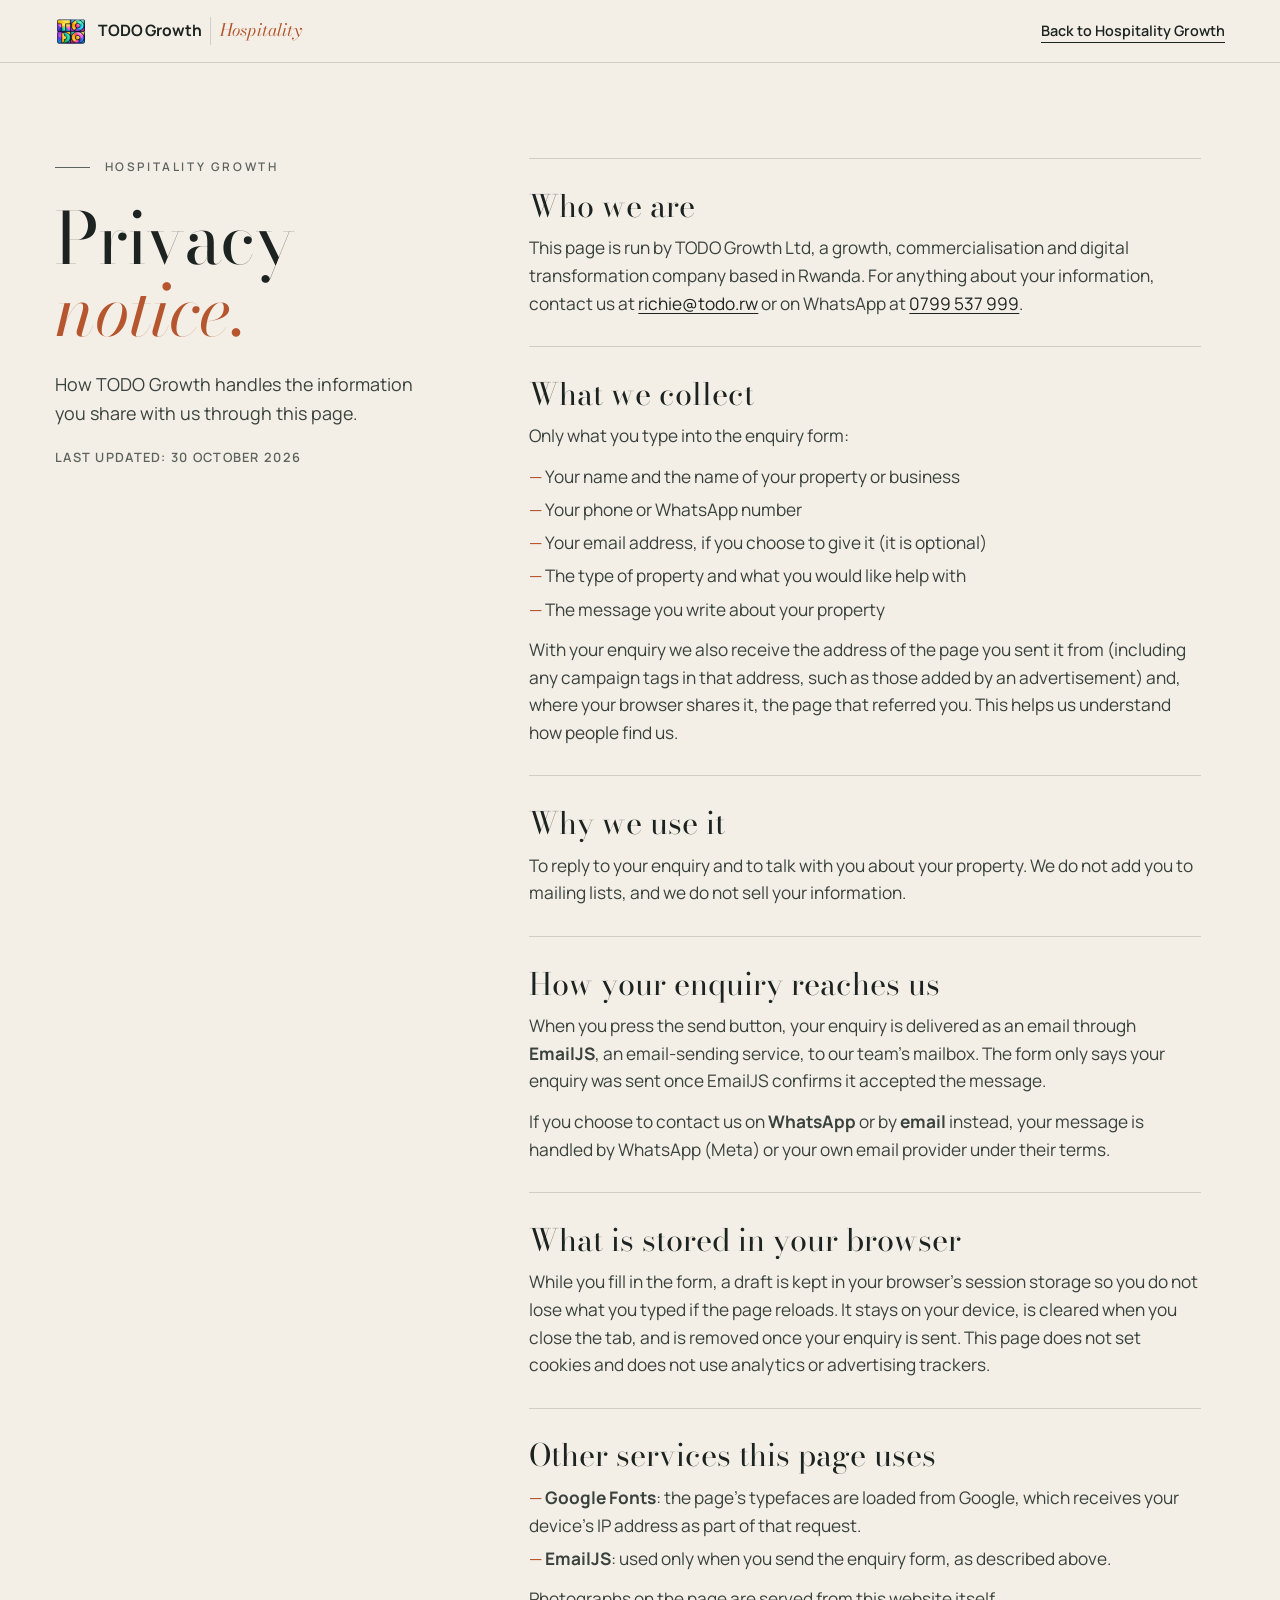
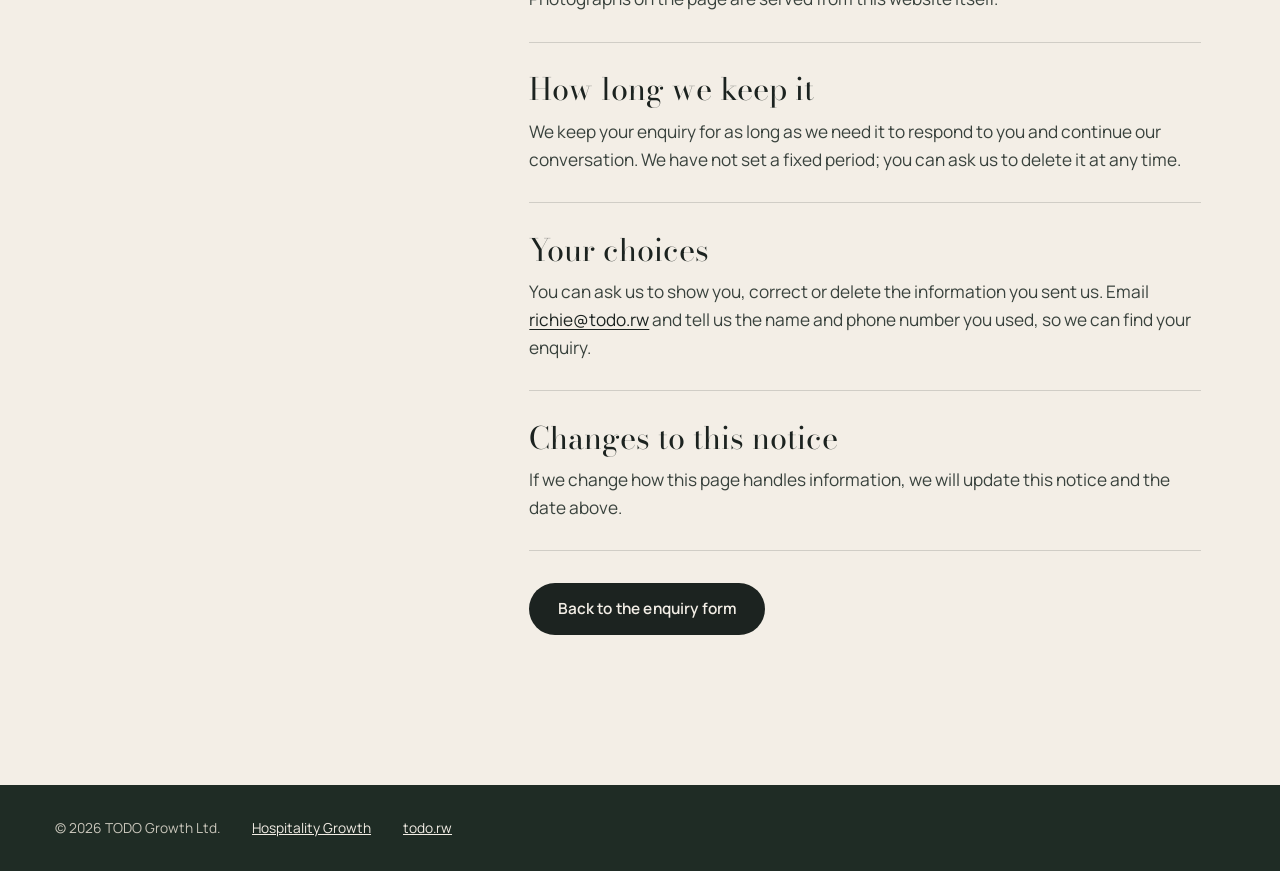
==== privacy.html @ a6372723 "first commit" ====
<!doctype html>
<html lang="en" class="no-js">
<head>
  <meta charset="utf-8">
  <meta name="viewport" content="width=device-width, initial-scale=1, viewport-fit=cover">
  <title>Privacy notice | Hospitality Growth | TODO Growth</title>
  <meta name="description" content="How TODO Growth handles the information you share through the Hospitality Growth enquiry form.">
  <link rel="canonical" href="https://hospitality.todo.rw/privacy.html">
  <meta name="theme-color" content="#F3EEE6">
  <link rel="icon" type="image/png" href="assets/img/brand/favicon.png">
  <link rel="apple-touch-icon" href="assets/img/brand/apple-touch-icon.png">
  <link rel="preconnect" href="https://fonts.googleapis.com">
  <link rel="preconnect" href="https://fonts.gstatic.com" crossorigin>
  <link rel="stylesheet" href="https://fonts.googleapis.com/css2?family=Bodoni+Moda:ital,opsz,wght@0,6..96,400..600;1,6..96,400..500&family=Manrope:wght@400;500;600;700&display=swap">
  <link rel="stylesheet" href="assets/css/site.css">
  <script>document.documentElement.className = "js";</script>
</head>
<body class="legal-page">
  <a class="skip" href="#main">Skip to content</a>

  <header class="nav is-settled is-ready legal-nav">
    <div class="nav__bar">
      <a class="nav__brand" href="./" aria-label="Hospitality Growth, back to the page">
        <img src="assets/img/brand/todo-logo-192.webp" width="32" height="32" alt="">
        <span class="nav__words"><span class="nav__name">TODO Growth</span><span class="nav__svc">Hospitality</span></span>
      </a>
      <a class="link legal-nav__back" href="./">Back to Hospitality Growth</a>
    </div>
  </header>

  <main id="main" class="legal">
    <div class="wrap legal__grid">
      <header class="legal__head">
        <p class="kicker">Hospitality Growth</p>
        <h1 class="h2">Privacy <em>notice.</em></h1>
        <p class="legal__lede">How TODO Growth handles the information you share with us through this page.</p>
        <p class="legal__date">Last updated: 30 October 2026</p>
      </header>

      <div class="legal__body">
        <section aria-labelledby="p-who">
          <h2 id="p-who">Who we are</h2>
          <p>This page is run by TODO Growth Ltd, a growth, commercialisation and digital transformation company based in Rwanda. For anything about your information, contact us at <a href="mailto:richie@todo.rw">richie@todo.rw</a> or on WhatsApp at <a href="https://wa.me/250799537999">0799 537 999</a>.</p>
        </section>

        <section aria-labelledby="p-what">
          <h2 id="p-what">What we collect</h2>
          <p>Only what you type into the enquiry form:</p>
          <ul>
            <li>Your name and the name of your property or business</li>
            <li>Your phone or WhatsApp number</li>
            <li>Your email address, if you choose to give it (it is optional)</li>
            <li>The type of property and what you would like help with</li>
            <li>The message you write about your property</li>
          </ul>
          <p>With your enquiry we also receive the address of the page you sent it from (including any campaign tags in that address, such as those added by an advertisement) and, where your browser shares it, the page that referred you. This helps us understand how people find us.</p>
        </section>

        <section aria-labelledby="p-why">
          <h2 id="p-why">Why we use it</h2>
          <p>To reply to your enquiry and to talk with you about your property. We do not add you to mailing lists, and we do not sell your information.</p>
        </section>

        <section aria-labelledby="p-how">
          <h2 id="p-how">How your enquiry reaches us</h2>
          <p>When you press the send button, your enquiry is delivered as an email through <strong>EmailJS</strong>, an email-sending service, to our team's mailbox. The form only says your enquiry was sent once EmailJS confirms it accepted the message.</p>
          <p>If you choose to contact us on <strong>WhatsApp</strong> or by <strong>email</strong> instead, your message is handled by WhatsApp (Meta) or your own email provider under their terms.</p>
        </section>

        <section aria-labelledby="p-browser">
          <h2 id="p-browser">What is stored in your browser</h2>
          <p>While you fill in the form, a draft is kept in your browser's session storage so you do not lose what you typed if the page reloads. It stays on your device, is cleared when you close the tab, and is removed once your enquiry is sent. This page does not set cookies and does not use analytics or advertising trackers.</p>
        </section>

        <section aria-labelledby="p-third">
          <h2 id="p-third">Other services this page uses</h2>
          <ul>
            <li><strong>Google Fonts</strong>: the page's typefaces are loaded from Google, which receives your device's IP address as part of that request.</li>
            <li><strong>EmailJS</strong>: used only when you send the enquiry form, as described above.</li>
          </ul>
          <p>Photographs on the page are served from this website itself.</p>
        </section>

        <section aria-labelledby="p-keep">
          <h2 id="p-keep">How long we keep it</h2>
          <p>We keep your enquiry for as long as we need it to respond to you and continue our conversation. We have not set a fixed period; you can ask us to delete it at any time.</p>
        </section>

        <section aria-labelledby="p-rights">
          <h2 id="p-rights">Your choices</h2>
          <p>You can ask us to show you, correct or delete the information you sent us. Email <a href="mailto:richie@todo.rw">richie@todo.rw</a> and tell us the name and phone number you used, so we can find your enquiry.</p>
        </section>

        <section aria-labelledby="p-changes">
          <h2 id="p-changes">Changes to this notice</h2>
          <p>If we change how this page handles information, we will update this notice and the date above.</p>
        </section>

        <p class="legal__back"><a class="btn btn--ink" href="./#enquire">Back to the enquiry form</a></p>
      </div>
    </div>
  </main>

  <footer class="legal-foot">
    <div class="wrap legal-foot__inner">
      <p>© <span data-year>2026</span> TODO Growth Ltd.</p>
      <a href="./">Hospitality Growth</a>
      <a href="https://todo.rw/">todo.rw</a>
    </div>
  </footer>
  <script>document.querySelectorAll("[data-year]").forEach(function (s) { s.textContent = new Date().getFullYear(); });</script>
</body>
</html>
---- assets/css/site.css ----
/* ════════════════════════════════════════════════════════════════════════
   TODO Growth · Hospitality Growth
   Design system: "THE VIEW"

   A contemporary hospitality editorial. Limestone and sand, deep forest
   ink, one terracotta accent. Bodoni Moda for the voice, Manrope for the
   service. One recurring form: the arch, the frame through which a guest
   first sees a place. No cards, no glows, no glass.

   Motion is slow and sparing: headline lines rise from a mask, the view
   drifts with the pointer, line drawings draw themselves, the guest flow
   runs only while visible. Reduced motion shows final states.
   ════════════════════════════════════════════════════════════════════════ */

:root {
  --stone: #f3eee6;
  --stone-2: #ebe4d8;
  --sand: #e3d9c9;
  --ink: #1c2320;
  --ink-2: #39423d;
  --muted: #5d645e;
  --rule: rgba(28, 35, 32, 0.16);
  --forest: #1f2c25;
  --forest-2: #263730;
  --on-dark: #f3eee6;
  --on-dark-2: #c9c6bb;
  --rule-dark: rgba(243, 238, 230, 0.16);
  --clay: #b5562f;
  --clay-light: #e2b48f;
  --danger: #a1261b;
  --ok: #1f6b4f;

  --serif: "Bodoni Moda", "Didot", "Bodoni 72", Georgia, serif;
  --sans: "Manrope", ui-sans-serif, system-ui, -apple-system, "Segoe UI", sans-serif;

  --wrap: 86rem;
  --gutter: clamp(1.25rem, 0.4rem + 3.8vw, 4.5rem);
  --sec: clamp(5.5rem, 3rem + 8vw, 11rem);
  --top-h: 76px;
  --ease: cubic-bezier(0.22, 0.75, 0.15, 1);
  --arch: 50% 50% 0 0 / 35.7% 35.7% 0 0; /* a true semicircle on a 400×560 frame */
}

/* ── Base ─────────────────────────────────────────────────────────────── */
*, *::before, *::after { box-sizing: border-box; }
html { -webkit-text-size-adjust: 100%; scroll-behavior: smooth; scroll-padding-top: 4.5rem; background: var(--stone); }
body { margin: 0; font-family: var(--sans); font-size: clamp(1rem, 0.96rem + 0.2vw, 1.08rem); line-height: 1.6; color: var(--ink); background: var(--stone); overflow-x: clip; -webkit-font-smoothing: antialiased; }
img, svg, canvas { display: block; max-width: 100%; }
a { color: inherit; }
h1, h2, h3, p, ol, ul, figure { margin: 0; }
ol, ul { padding: 0; list-style: none; }
[hidden] { display: none !important; }
::selection { background: var(--ink); color: var(--stone); }
:focus-visible { outline: 2px solid var(--clay); outline-offset: 4px; border-radius: 2px; }
.skip { position: absolute; left: 1rem; top: -4rem; z-index: 100; padding: 0.7rem 1rem; background: var(--ink); color: var(--stone); }
.skip:focus { top: 1rem; }
.wrap { width: 100%; max-width: var(--wrap); margin-inline: auto; padding-inline: var(--gutter); }

/* ── Type ─────────────────────────────────────────────────────────────── */
.kicker { display: block; font-size: 0.74rem; font-weight: 600; letter-spacing: 0.22em; text-transform: uppercase; color: var(--muted); margin-bottom: 1.6rem; }
.kicker::before { content: ""; display: inline-block; vertical-align: middle; width: 2.2rem; height: 1px; margin-right: 0.9rem; background: currentColor; }
.kicker span { margin: 0 0.25em; }
.kicker--light { color: var(--on-dark-2); }
.h2 { font-family: var(--serif); font-weight: 400; font-size: clamp(2.4rem, 1.1rem + 4.2vw, 5.4rem); line-height: 1.02; letter-spacing: -0.015em; text-wrap: balance; max-width: 16ch; font-variation-settings: "opsz" 96; }
.h2 em { font-style: italic; color: var(--clay); }
.h2--light { color: var(--on-dark); }
.h2--light em { color: var(--clay-light); }

/* ── Buttons & links ──────────────────────────────────────────────────── */
.btn { --bh: 3.2rem; display: inline-flex; align-items: center; justify-content: center; gap: 0.6rem; min-height: var(--bh); padding: 0 1.7rem; font: 600 0.96rem/1.15 var(--sans); letter-spacing: 0.01em; text-decoration: none; text-align: center; border-radius: 999px; border: 1px solid transparent; cursor: pointer; transition: background-color 0.35s var(--ease), color 0.35s var(--ease), transform 0.35s var(--ease); }
.btn--ink { background: var(--ink); color: var(--stone); }
.btn--ink:hover { background: var(--clay); }
.btn--stone { background: var(--stone); color: var(--ink); }
.btn--stone:hover { background: var(--clay-light); }
.btn--sm { --bh: 2.5rem; padding: 0 1.15rem; font-size: 0.86rem; }
.btn--lg { --bh: 3.6rem; padding: 0 2rem; font-size: 1rem; }
.btn--block { width: 100%; }
.btn[disabled] { opacity: 0.7; cursor: progress; }
.link { position: relative; display: inline-flex; align-items: center; min-height: 44px; font-weight: 600; font-size: 0.95rem; text-decoration: none; color: inherit; }
.link::after { content: ""; position: absolute; left: 0; right: 0; bottom: 10px; height: 1px; background: currentColor; transform-origin: right; transition: transform 0.5s var(--ease); }
.link:hover::after { transform: scaleX(0.35); }

/* ── Navigation ───────────────────────────────────────────────────────── */
.nav { position: fixed; inset: 0 0 auto; z-index: 70; transition: background-color 0.5s var(--ease), box-shadow 0.5s var(--ease), transform 0.8s var(--ease); }
.js .nav:not(.is-ready) { transform: translateY(-100%); }
.nav.is-settled { background: rgba(243, 238, 230, 0.94); box-shadow: 0 1px 0 var(--rule); backdrop-filter: saturate(1.1) blur(6px); -webkit-backdrop-filter: saturate(1.1) blur(6px); }
.nav__bar { height: var(--top-h); max-width: var(--wrap); margin-inline: auto; padding-inline: var(--gutter); display: flex; align-items: center; gap: clamp(1rem, 2.4vw, 2.6rem); transition: height 0.5s var(--ease); }
.nav.is-settled .nav__bar { height: 62px; }
.nav__brand { display: flex; align-items: center; gap: 0.7rem; text-decoration: none; margin-right: auto; }
.nav__brand img { border-radius: 7px; }
.nav__words { display: flex; align-items: baseline; gap: 0.55rem; }
.nav__name { font-weight: 700; font-size: 0.98rem; letter-spacing: -0.01em; }
.nav__svc { font-family: var(--serif); font-style: italic; font-size: 1.08rem; color: var(--clay); padding-left: 0.55rem; border-left: 1px solid var(--rule); }
.nav__links { display: flex; gap: clamp(1.1rem, 2vw, 2.1rem); }
.nav__links a { position: relative; display: inline-flex; align-items: baseline; gap: 0.35rem; min-height: 44px; align-items: center; font-size: 0.86rem; font-weight: 500; color: var(--ink-2); text-decoration: none; white-space: nowrap; transition: color 0.3s; }
.nav__links b { font-size: 0.68rem; font-weight: 600; color: var(--clay); font-variant-numeric: tabular-nums; }
.nav__links a::after { content: ""; position: absolute; left: 0; right: 0; bottom: 9px; height: 1px; background: var(--ink); transform: scaleX(0); transform-origin: left; transition: transform 0.5s var(--ease); }
.nav__links a:hover, .nav__links a[aria-current] { color: var(--ink); }
.nav__links a:hover::after, .nav__links a[aria-current]::after { transform: scaleX(1); }
.nav__menu { display: none; align-items: center; gap: 0.6rem; min-height: 44px; padding: 0 0.3rem 0 0.9rem; font: 600 0.86rem var(--sans); letter-spacing: 0.04em; color: var(--ink); background: none; border: 0; cursor: pointer; }
.nav__menu-icon { display: grid; gap: 6px; width: 22px; }
.nav__menu-icon i { height: 1.5px; background: var(--ink); }
.nav__menu-icon i:last-child { width: 70%; justify-self: end; }
.nav__progress { position: absolute; left: 0; right: 0; bottom: 0; height: 2px; background: var(--clay); transform-origin: left; transform: scaleX(0); opacity: 0; transition: opacity 0.4s; }
.nav.is-settled .nav__progress { opacity: 1; }

.menu { position: fixed; inset: 0; z-index: 90; background: var(--stone); transform: translateY(-100%); transition: transform 0.55s var(--ease); overflow: auto; }
.menu.is-open { transform: none; }
.menu__inner { min-height: 100%; padding: 1.2rem var(--gutter) calc(2rem + env(safe-area-inset-bottom)); display: flex; flex-direction: column; }
.menu__top { display: flex; justify-content: space-between; align-items: center; min-height: 3rem; padding-bottom: 1rem; border-bottom: 1px solid var(--rule); }
.menu__label { font-family: var(--serif); font-style: italic; font-size: 1.2rem; color: var(--clay); }
.menu__close { min-height: 44px; padding: 0 0.3rem; font: 600 0.86rem var(--sans); color: var(--ink); background: none; border: 0; cursor: pointer; }
.menu__links { margin: 1.5rem 0 2rem; flex: 1; }
.menu__links a { display: flex; align-items: baseline; gap: 1rem; padding: 0.7rem 0; font-family: var(--serif); font-size: clamp(1.9rem, 1.2rem + 3vw, 2.8rem); line-height: 1.1; text-decoration: none; border-bottom: 1px solid var(--rule); }
.menu__links b { font-family: var(--sans); font-size: 0.75rem; font-weight: 600; color: var(--clay); }
.menu.is-open .menu__links li { animation: rise 0.6s var(--ease) both; }
.menu.is-open .menu__links li:nth-child(2) { animation-delay: 0.05s; } .menu.is-open .menu__links li:nth-child(3) { animation-delay: 0.1s; }
.menu.is-open .menu__links li:nth-child(4) { animation-delay: 0.15s; } .menu.is-open .menu__links li:nth-child(5) { animation-delay: 0.2s; } .menu.is-open .menu__links li:nth-child(6) { animation-delay: 0.25s; }
html.menu-open { overflow: hidden; }

/* ── 01 · Missed arrivals: the leaky journey ──────────────────────────── */
.leak { background: var(--forest); color: var(--on-dark); padding-block: var(--sec); }
.leak__head { display: grid; grid-template-columns: minmax(0, 7fr) minmax(0, 4fr); gap: 1rem 4rem; align-items: end; }
.leak__head .kicker { grid-column: 1 / -1; margin-bottom: 0.4rem; }
.leak__lede { color: var(--on-dark-2); font-size: 1.12rem; max-width: 26rem; }
.leak__stage { margin-top: clamp(3rem, 6vw, 5rem); }
.leak__canvas { width: 100%; height: clamp(240px, 26vw, 400px); }
.leak__gates { display: grid; grid-template-columns: repeat(5, minmax(0, 1fr)); width: 75%; margin-left: 8.5%; margin-top: 0.6rem; counter-reset: gate; }
.leak__gates li { display: grid; gap: 0.2rem; text-align: center; padding: 0 0.4rem; counter-increment: gate; }
.leak__gates b { font-family: var(--serif); font-weight: 400; font-style: italic; font-size: 1.12rem; color: var(--on-dark); }
.leak__gates span { font-size: 0.82rem; color: var(--on-dark-2); line-height: 1.4; transition: opacity 0.6s; }
.leak.is-connected .leak__gates span { opacity: 0.35; text-decoration: line-through; text-decoration-color: var(--clay-light); }
.leak__cap { margin-top: 1.4rem; font-size: 0.7rem; font-weight: 600; letter-spacing: 0.18em; text-transform: uppercase; color: rgba(201, 198, 187, 0.65); }
.leak__switch { display: flex; flex-wrap: wrap; align-items: center; gap: 1rem 2.5rem; margin-top: clamp(2.5rem, 5vw, 3.5rem); padding-top: 2rem; border-top: 1px solid var(--rule-dark); }
.toggle { display: inline-flex; align-items: center; gap: 0.9rem; min-height: 48px; padding: 0 1.2rem 0 0.6rem; font: 600 0.95rem var(--sans); color: var(--on-dark); background: none; border: 1px solid var(--rule-dark); border-radius: 999px; cursor: pointer; transition: border-color 0.3s; }
.toggle:hover { border-color: var(--on-dark-2); }
.toggle__track { position: relative; width: 44px; height: 24px; border-radius: 999px; background: rgba(243, 238, 230, 0.18); transition: background 0.4s var(--ease); }
.toggle__knob { position: absolute; left: 3px; top: 3px; width: 18px; height: 18px; border-radius: 50%; background: var(--on-dark); transition: transform 0.45s var(--ease); }
.toggle[aria-pressed="true"] .toggle__track { background: var(--clay); }
.toggle[aria-pressed="true"] .toggle__knob { transform: translateX(20px); }
.leak__after { font-family: var(--serif); font-size: clamp(1.4rem, 1.1rem + 1vw, 2rem); line-height: 1.2; color: var(--on-dark-2); opacity: 0.35; transition: opacity 0.6s var(--ease), color 0.6s; }
.leak__after em { color: var(--clay-light); }
.leak.is-connected .leak__after { opacity: 1; color: var(--on-dark); }

/* ── 02 · The guest journey ───────────────────────────────────────────── */
.journey { padding-block: var(--sec); }
.journey__grid { display: grid; grid-template-columns: minmax(0, 5fr) minmax(0, 7fr); gap: clamp(2rem, 6vw, 7rem); align-items: start; }
.rail { position: sticky; top: calc(62px + 3rem); }
.rail__list { margin-top: clamp(2rem, 5vh, 3rem); border-top: 1px solid var(--rule); }
.rail__list a { display: flex; align-items: center; gap: 1rem; min-height: 46px; font-size: 0.95rem; font-weight: 500; color: var(--muted); text-decoration: none; border-bottom: 1px solid var(--rule); transition: color 0.3s, padding 0.4s var(--ease); }
.rail__list b { width: 1.6rem; font-size: 0.72rem; font-weight: 600; color: var(--clay); font-variant-numeric: tabular-nums; }
.rail__list a.is-stamped { color: var(--ink); }
.rail__list a[aria-current] { padding-left: 0.6rem; font-weight: 700; }
.rail__list a[aria-current]::after { content: ""; margin-left: auto; width: 7px; height: 7px; border-radius: 50%; background: var(--clay); }
.stages { padding-top: clamp(1rem, 10vh, 6rem); }
.stage { min-height: 56vh; display: flex; flex-direction: column; justify-content: center; padding-block: 2rem; transition: opacity 0.6s var(--ease); }
.js .stage:not(.is-active) { opacity: 0.28; }
.stage__n { font-size: 0.74rem; font-weight: 600; letter-spacing: 0.2em; text-transform: uppercase; color: var(--clay); margin-bottom: 1rem; }
.stage__h { font-family: var(--serif); font-weight: 400; font-size: clamp(2.2rem, 1.2rem + 3.2vw, 4.4rem); line-height: 1.02; letter-spacing: -0.015em; max-width: 14ch; text-wrap: balance; }
.stage__h em { font-style: italic; color: var(--clay); }
.stage__p { margin-top: 1.2rem; font-size: clamp(1.05rem, 1rem + 0.3vw, 1.22rem); color: var(--ink-2); max-width: 30rem; }

/* ── 03 · What we do: the index ───────────────────────────────────────── */
.services { background: var(--sand); padding-block: var(--sec); }
.services__head { display: grid; grid-template-columns: minmax(0, 7fr) minmax(0, 4fr); gap: 1rem 4rem; align-items: end; margin-bottom: clamp(3rem, 6vw, 5rem); }
.services__head .kicker { grid-column: 1 / -1; margin-bottom: 0.4rem; }
.services__lede { color: var(--ink-2); font-size: 1.12rem; max-width: 24rem; }
.services__grid { display: grid; grid-template-columns: minmax(0, 7fr) minmax(0, 4fr); gap: clamp(2rem, 6vw, 7rem); align-items: start; }
.index__group { display: flex; align-items: center; gap: 1rem; margin: 2.6rem 0 0.4rem; font-size: 0.72rem; font-weight: 700; letter-spacing: 0.24em; text-transform: uppercase; color: var(--clay); }
.index__group:first-child { margin-top: 0; }
.index__group::after { content: ""; flex: 1; height: 1px; background: var(--rule); }
.svc { border-bottom: 1px solid var(--rule); }
.svc h3 { font: inherit; }
.svc__head { width: 100%; display: grid; grid-template-columns: 2.6rem minmax(0, 1fr) auto; align-items: baseline; gap: 1rem; padding: 1.15rem 0; text-align: left; color: var(--ink); background: none; border: 0; cursor: pointer; font: inherit; }
.svc__head b { font-size: 0.75rem; font-weight: 600; color: var(--muted); font-variant-numeric: tabular-nums; }
.svc__name { font-family: var(--serif); font-size: clamp(1.6rem, 1.1rem + 1.6vw, 2.6rem); line-height: 1.08; letter-spacing: -0.01em; transition: transform 0.5s var(--ease), color 0.3s; }
.svc__stages { font-size: 0.74rem; font-weight: 600; letter-spacing: 0.08em; text-transform: uppercase; color: var(--muted); white-space: nowrap; }
.svc__head:hover .svc__name { transform: translateX(8px); }
.svc.is-open .svc__name { font-style: italic; color: var(--clay); }
.svc__body { padding: 0 0 1.6rem 3.6rem; max-width: 36rem; }
.svc__body p { color: var(--ink-2); }
.svc__value { margin-top: 0.6rem; font-family: var(--serif); font-style: italic; font-size: 1.2rem; color: var(--ink) !important; }
.svc.is-open .svc__body { animation: rise 0.6s var(--ease) both; }
.art { position: sticky; top: calc(62px + 3rem); }
.art__arch { width: 100%; aspect-ratio: 400 / 560; border-radius: var(--arch); background: var(--stone); display: grid; place-items: center; box-shadow: inset 0 0 0 1px var(--rule); }
.art__svg { width: 76%; }
.art__lines { fill: none; stroke: var(--ink); stroke-width: 1.6; stroke-linecap: round; stroke-linejoin: round; }
.art__lines > * { stroke-dasharray: 1; stroke-dashoffset: 1; animation: draw 1.1s var(--ease) forwards; animation-delay: calc(var(--i) * 70ms); }
.art__lines > :first-child { stroke: var(--clay); }
.art__cap { margin-top: 1.2rem; text-align: center; font-family: var(--serif); font-style: italic; font-size: 1.2rem; color: var(--ink-2); }
@keyframes draw { to { stroke-dashoffset: 0; } }
.services__fine { margin-top: clamp(3rem, 5vw, 4rem); padding-top: 1.6rem; border-top: 1px solid var(--rule); color: var(--ink-2); }
.services__fine strong { color: var(--ink); }

/* ── 04 · Work ────────────────────────────────────────────────────────── */
.work { padding-block: var(--sec); }
.work__grid { display: grid; grid-template-columns: minmax(0, 5fr) minmax(0, 7fr); gap: clamp(2rem, 6vw, 7rem); align-items: center; }
.work__lede { margin: 1.6rem 0 0.6rem; color: var(--ink-2); font-size: 1.1rem; max-width: 26rem; }
.stories { display: grid; gap: clamp(2rem, 4vw, 3rem); }
.story--reserved { display: grid; grid-template-columns: minmax(0, 5fr) minmax(0, 4fr); gap: 2rem; align-items: end; }
.story__arch { aspect-ratio: 400 / 560; border-radius: var(--arch); overflow: hidden; display: grid; place-items: center; background: var(--stone-2); box-shadow: inset 0 0 0 1px var(--rule); }
.story--reserved .story__arch { background: repeating-linear-gradient(135deg, transparent 0 14px, rgba(28, 35, 32, 0.05) 14px 15px), var(--stone-2); }
.story__arch span { font-family: var(--serif); font-style: italic; font-size: clamp(1.6rem, 1.2rem + 1.4vw, 2.4rem); color: var(--muted); }
.story__arch img { width: 100%; height: 100%; object-fit: cover; }
.story__note { color: var(--muted); max-width: 18rem; padding-bottom: 1rem; border-bottom: 1px solid var(--rule); }
.story:not(.story--reserved) { display: grid; grid-template-columns: minmax(0, 4fr) minmax(0, 6fr); gap: 2rem; align-items: start; }
.story:not(.story--reserved) .story__arch span { font-size: 1rem; font-family: var(--sans); font-style: normal; text-align: center; padding: 1rem; }
.story__badge { display: inline-block; font-size: 0.68rem; font-weight: 700; letter-spacing: 0.16em; text-transform: uppercase; color: var(--clay); border: 1px solid currentColor; padding: 0.25rem 0.6rem; border-radius: 999px; }
.story__badge--ok { color: var(--ok); }
.story__client { margin-top: 0.8rem; font-family: var(--serif); font-weight: 400; font-size: clamp(2rem, 1.4rem + 1.6vw, 3rem); line-height: 1.02; }
.story__loc { font-size: 0.8rem; font-weight: 600; letter-spacing: 0.12em; text-transform: uppercase; color: var(--muted); margin-top: 0.3rem; }
.story__summary { margin-top: 0.9rem; color: var(--ink-2); }
.story__label { margin-top: 1.2rem; font-size: 0.72rem; font-weight: 700; letter-spacing: 0.16em; text-transform: uppercase; color: var(--muted); }
.story__list { margin-top: 0.4rem; display: grid; gap: 0.2rem; font-size: 0.95rem; }
.story__list li::before { content: "— "; color: var(--clay); }
.story__stages { display: flex; flex-wrap: wrap; gap: 0.4rem; margin-top: 1rem; }
.story__stages li { font-size: 0.72rem; font-weight: 600; letter-spacing: 0.06em; padding: 0.2rem 0.6rem; border-radius: 999px; border: 1px solid var(--rule); color: var(--muted); }
.story__stages li.on { border-color: var(--ink); color: var(--ink); }
.story__results { display: flex; flex-wrap: wrap; gap: 1.5rem; margin-top: 1rem; }
.story__results b { display: block; font-family: var(--serif); font-size: 2rem; }
.story__results small { color: var(--muted); }
.story__review { margin-top: 1rem; font-size: 0.86rem; padding-left: 0.8rem; border-left: 2px solid var(--clay); color: var(--ink-2); }
.story .link { margin-top: 0.6rem; }

/* ── 06 · How we work ─────────────────────────────────────────────────── */
.how { padding-block: var(--sec); }
.how__title { max-width: 20ch; }
.how__steps { display: grid; grid-template-columns: repeat(4, minmax(0, 1fr)); gap: clamp(1.5rem, 3vw, 3rem); margin-top: clamp(3rem, 6vw, 4.5rem); }
.how__steps li { padding-top: 1.4rem; border-top: 1px solid var(--ink); }
.how__steps b { display: block; font-family: var(--serif); font-weight: 400; font-size: clamp(2.6rem, 2rem + 2vw, 4rem); line-height: 1; color: var(--clay); }
.how__h { margin-top: 1rem; font-weight: 700; font-size: 1.05rem; }
.how__steps p:last-child { margin-top: 0.3rem; color: var(--ink-2); }

/* ── 07 · Enquiry ─────────────────────────────────────────────────────── */
.enquire { background: var(--forest); color: var(--on-dark); padding-block: var(--sec); }
.enquire__grid { display: grid; grid-template-columns: minmax(0, 5fr) minmax(0, 7fr); gap: clamp(2rem, 6vw, 6rem); align-items: start; }
.enquire__head { position: sticky; top: calc(62px + 3rem); }
.enquire__lede { margin-top: 1.6rem; color: var(--on-dark-2); font-size: 1.1rem; max-width: 26rem; }
.wa-route { margin-top: 2.4rem; display: grid; gap: 0.8rem; justify-items: start; }
.wa-route__alt { color: var(--on-dark-2); font-size: 0.95rem; }
.wa-route__alt a { color: var(--on-dark); }

.reg { padding: clamp(1.5rem, 3.4vw, 3rem); background: var(--stone); color: var(--ink); border-radius: 4px; }
.reg :focus-visible { outline-color: var(--clay); }
.reg__top { display: flex; justify-content: space-between; align-items: center; gap: 1rem; padding-bottom: 1.2rem; margin-bottom: 1.6rem; border-bottom: 1px solid var(--rule); }
.reg__title { font-family: var(--serif); font-size: clamp(1.6rem, 1.3rem + 1vw, 2.2rem); line-height: 1; }
.reg__stamp { font-size: 0.7rem; font-weight: 700; letter-spacing: 0.16em; text-transform: uppercase; padding: 0.3rem 0.75rem; border: 1px solid currentColor; border-radius: 999px; color: var(--muted); white-space: nowrap; }
.reg__stamp.is-sent { color: var(--ok); }
.reg__stamp.is-error { color: var(--danger); }
.field { margin: 0 0 1.3rem; border: 0; padding: 0; min-width: 0; }
.field label, .field legend { display: block; font-weight: 600; font-size: 0.9rem; margin-bottom: 0.45rem; padding: 0; }
.opt { font-weight: 500; color: var(--muted); font-size: 0.82rem; margin-left: 0.3rem; }
.field input[type="text"], .field input[type="tel"], .field input[type="email"], .field textarea {
  width: 100%; min-height: 3.1rem; padding: 0.75rem 0; font: inherit; font-size: 1.02rem; color: var(--ink);
  background: transparent; border: 0; border-bottom: 1px solid rgba(28, 35, 32, 0.35); border-radius: 0; transition: border-color 0.3s; }
.field textarea { resize: vertical; min-height: 5.5rem; line-height: 1.5; }
.field input:focus, .field textarea:focus { outline: none; border-bottom-color: var(--clay); box-shadow: 0 1px 0 var(--clay); }
.field [aria-invalid="true"] { border-bottom-color: var(--danger); }
.field__err { color: var(--danger); font-size: 0.86rem; font-weight: 600; margin-top: 0.35rem; }
.field__err:empty { display: none; }
.field__meta { display: flex; justify-content: space-between; gap: 1rem; margin-top: 0.35rem; }
.field__meta .field__err { margin: 0; }
.field__count { margin-left: auto; font-size: 0.8rem; color: var(--muted); font-variant-numeric: tabular-nums; }
.field-row { display: grid; grid-template-columns: repeat(2, minmax(0, 1fr)); gap: 0 1.6rem; }
.chips { display: flex; flex-wrap: wrap; gap: 0.45rem; }
.chips legend { width: 100%; margin-bottom: 0.6rem; }
.chips label { margin: 0; font-weight: 500; position: relative; }
.chips input { position: absolute; opacity: 0; width: 1px; height: 1px; }
.chips label > span { display: inline-flex; align-items: center; min-height: 42px; padding: 0.4rem 0.95rem; border-radius: 999px; border: 1px solid rgba(28, 35, 32, 0.25); font-size: 0.9rem; cursor: pointer; transition: background-color 0.25s, color 0.25s, border-color 0.25s; }
.chips label > span:hover { border-color: var(--ink); }
.chips input:checked + span { background: var(--ink); color: var(--stone); border-color: var(--ink); }
.chips input:focus-visible + span { outline: 2px solid var(--clay); outline-offset: 2px; }
.chips .field__err { width: 100%; }
.chips[aria-invalid="true"] label > span { border-color: #d9a29c; }
.hp { position: absolute; left: -9999px; width: 1px; height: 1px; overflow: hidden; }
.reg__privacy { margin-top: 0.9rem; font-size: 0.82rem; color: var(--muted); text-align: center; }
.form-msg { margin-top: 1.2rem; padding: 1.1rem 1.2rem; border-radius: 4px; font-size: 0.96rem; line-height: 1.5; }
.form-msg:focus { outline: none; }
.form-msg.is-ok { background: #e1efe6; color: #123d2b; }
.form-msg.is-error { background: #f7e4df; color: #5c160f; }
.form-msg.is-info { background: var(--stone-2); color: var(--ink); }
.form-msg strong { display: block; margin-bottom: 0.2rem; }
.form-msg .msg-actions { display: flex; flex-wrap: wrap; gap: 0.6rem; margin-top: 0.8rem; }
.form-msg .msg-actions a { display: inline-flex; align-items: center; min-height: 44px; padding: 0 1.1rem; border-radius: 999px; background: var(--ink); color: var(--stone); text-decoration: none; font-weight: 600; font-size: 0.9rem; }
.form-msg code { font-size: 0.8rem; word-break: break-all; }

/* ── Dock (mobile) ────────────────────────────────────────────────────── */
.dock { display: none; }

/* ── Review bar ───────────────────────────────────────────────────────── */
.review { position: fixed; left: 0.75rem; bottom: 0.75rem; z-index: 60; max-width: min(22rem, calc(100vw - 1.5rem)); font-size: 0.84rem; color: var(--ink); background: #fff7df; border: 1px solid #c9a24a; border-radius: 6px; box-shadow: 0 10px 30px -12px rgba(0, 0, 0, 0.35); }
.review summary { cursor: pointer; padding: 0.5rem 0.9rem; font-weight: 700; min-height: 40px; display: flex; align-items: center; }
.review ul { padding: 0 0.9rem 0.8rem 1.9rem; list-style: disc; display: grid; gap: 0.25rem; }
.review p { padding: 0 0.9rem 0.8rem; }

/* ── Reveals ──────────────────────────────────────────────────────────── */
.js .reveal { opacity: 0; transform: translateY(28px); transition: opacity 1.1s var(--ease), transform 1.1s var(--ease); }
.js .reveal.in { opacity: 1; transform: none; }
.how__steps li:nth-child(2) { transition-delay: 0.08s; } .how__steps li:nth-child(3) { transition-delay: 0.16s; } .how__steps li:nth-child(4) { transition-delay: 0.24s; }

/* ════ Responsive ═════════════════════════════════════════════════════ */
@media (min-width: 1700px) { :root { --wrap: 100rem; } }

@media (max-width: 1099px) {
  .nav__links { display: none; }
  .nav__menu { display: inline-flex; }
}

@media (max-width: 1023px) {
  :root { --top-h: 66px; }
  .hero { min-height: 0; }
  .leak__head, .services__head, .journey__grid, .services__grid, .work__grid, .enquire__grid { grid-template-columns: minmax(0, 1fr); }
  .rail, .enquire__head, .art { position: static; }
  .rail__list { display: none; }
  .stages { padding-top: 1rem; }
  .stage { min-height: 0; padding-block: 2.2rem; border-top: 1px solid var(--rule); }
  .js .stage:not(.is-active) { opacity: 1; }
  .art { display: none; }
  .how__steps { grid-template-columns: repeat(2, minmax(0, 1fr)); }

  .dock { position: fixed; left: 0; right: 0; bottom: 0; z-index: 45; display: flex; gap: 0.6rem; align-items: center; padding: 0.6rem var(--gutter) calc(0.6rem + env(safe-area-inset-bottom)); background: rgba(243, 238, 230, 0.96); border-top: 1px solid var(--rule); transform: translateY(110%); transition: transform 0.5s var(--ease); }
  .dock.is-on { transform: none; }
  .dock .btn { flex: 1; --bh: 3rem; padding: 0 1rem; }
  .dock__wa { flex: none; width: 3rem; height: 3rem; display: grid; place-items: center; border-radius: 50%; border: 1px solid var(--ink); color: var(--ink); }
  .final { padding-bottom: 4.5rem; }
  .review { bottom: calc(4.6rem + env(safe-area-inset-bottom)); }
}

@media (max-width: 759px) {
  .nav__cta { display: none; }
  .hero { padding-top: calc(var(--top-h) + 1.5rem); }
  .hero__title { font-size: clamp(2.35rem, 1rem + 6.6vw, 3.4rem); }
  .hero__actions .btn { width: 100%; }
  .leak__canvas { height: 220px; }
  .leak__gates { width: auto; margin-left: 0; grid-template-columns: minmax(0, 1fr); gap: 0; margin-top: 1rem; border-top: 1px solid var(--rule-dark); }
  .leak__gates li { grid-template-columns: 2.4rem 7.5rem minmax(0, 1fr); align-items: baseline; text-align: left; padding: 0.7rem 0; border-bottom: 1px solid var(--rule-dark); }
  .leak__gates li::before { content: counter(gate, decimal-leading-zero); font-size: 0.72rem; font-weight: 600; color: var(--clay-light); }
  .svc__head { grid-template-columns: 2rem minmax(0, 1fr); }
  .svc__stages { grid-column: 2; }
  .svc__body { padding-left: 3rem; }
  .story--reserved, .story:not(.story--reserved) { grid-template-columns: minmax(0, 1fr); }
  .story__arch { width: 70%; }
  .field-row { grid-template-columns: minmax(0, 1fr); }
  .how__steps { grid-template-columns: minmax(0, 1fr); }
}

@media (max-width: 400px) {
  .nav__svc { display: none; }
  .leak__gates li { grid-template-columns: 2rem minmax(0, 1fr); }
  .leak__gates li span { grid-column: 2; }
}

/* ── Reduced motion: final states ─────────────────────────────────────── */
@media (prefers-reduced-motion: reduce) {
  html { scroll-behavior: auto; }
  *, *::before, *::after { animation-duration: 0.01ms !important; animation-delay: 0ms !important; transition-duration: 0.01ms !important; transition-delay: 0ms !important; }
  .js .nav:not(.is-ready) { transform: none; }
}

@media print { .nav, .dock, .review, .menu { display: none !important; } }

/* ── QA refinements ───────────────────────────────────────────────────── */
.hero__title { font-size: clamp(2.4rem, 0.7rem + 4.1vw, 6.2rem); }
@media (min-width: 1024px) { .hero__title .line > span { white-space: nowrap; } }
@media (min-width: 1024px) and (max-width: 1279px) {
  .hero__title { font-size: clamp(2.4rem, 0.4rem + 4.4vw, 4.4rem); }
}
@media (min-width: 1024px) and (max-width: 1279px) {
  .hero__title { font-size: clamp(2.4rem, 0.4rem + 4.4vw, 4.4rem); }
}

/* ════════════════════════════════════════════════════════════════════════
   v4 · PHOTOGRAPHY: cinematic hero, destination interlude, "who it's for"
   stage, closing scene and footer.

   Motion language (one family, used sparingly):
   OPEN   the photograph opens from an arch-shaped aperture to full bleed
   SETTLE the camera settles: a slow scale from 1.08 to 1
   RISE   headline lines rise from a mask; copy follows
   DRIFT  photographs drift slightly against the scroll
   WIPE   a new photograph wipes up over the previous one
   ════════════════════════════════════════════════════════════════════════ */

@keyframes line-up { from { transform: translateY(105%); } to { transform: none; } }
@keyframes rise { from { opacity: 0; transform: translateY(18px); } to { opacity: 1; transform: none; } }

.photo-credit { font-size: 0.68rem; font-weight: 500; letter-spacing: 0.04em; color: rgba(243, 238, 230, 0.62); }
.link--light { color: var(--on-dark); }

/* ── Navigation over the photograph ───────────────────────────────────── */
.nav:not(.is-settled) .nav__name, .nav:not(.is-settled) .nav__links a, .nav:not(.is-settled) .nav__menu { color: var(--on-dark); }
.nav:not(.is-settled) .nav__links a::after { background: var(--on-dark); }
.nav:not(.is-settled) .nav__links b, .nav:not(.is-settled) .nav__svc { color: var(--clay-light); }
.nav:not(.is-settled) .nav__svc { border-left-color: rgba(243, 238, 230, 0.3); }
.nav:not(.is-settled) .nav__menu-icon i { background: var(--on-dark); }
.nav:not(.is-settled) .nav__cta { background: var(--stone); color: var(--ink); }
.nav:not(.is-settled) .nav__cta:hover { background: var(--clay-light); }
.nav::before { content: ""; position: absolute; inset: 0 0 -40px; background: linear-gradient(180deg, rgba(10, 16, 13, 0.55), transparent); opacity: 1; transition: opacity 0.5s; pointer-events: none; z-index: -1; }
.nav.is-settled::before { opacity: 0; }

/* ── Hero: the cinematic view ─────────────────────────────────────────── */
.hero { position: relative; min-height: max(100svh, 640px); display: flex; flex-direction: column; justify-content: flex-end; padding: 0; color: var(--on-dark); background: #18201b; overflow: hidden; isolation: isolate; }
.hero__media { position: absolute; inset: 0; z-index: -2; overflow: hidden; }
.hero__media img { width: 100%; height: calc(100% + 120px); margin-top: -60px; object-fit: cover; object-position: 50% 42%; transform: translate3d(0, var(--drift, 0px), 0) scale(1); }
.hero__shade { position: absolute; inset: 0; z-index: -1; background:
  linear-gradient(180deg, rgba(12, 18, 15, 0.35) 0%, rgba(12, 18, 15, 0) 26%, rgba(12, 18, 15, 0.05) 48%, rgba(14, 21, 17, 0.78) 82%, rgba(14, 21, 17, 0.92) 100%),
  linear-gradient(90deg, rgba(14, 21, 17, 0.55) 0%, rgba(14, 21, 17, 0) 58%); }
.hero__inner { position: relative; padding-top: calc(var(--top-h) + 4rem); padding-bottom: clamp(2rem, 5vh, 3.4rem); }
.hero__kicker { margin-bottom: 1.4rem; }
.hero__title { font-family: var(--serif); font-weight: 400; font-size: clamp(2.6rem, 0.6rem + 5.2vw, 7.4rem); line-height: 0.96; letter-spacing: -0.022em; font-variation-settings: "opsz" 96; color: var(--stone); text-shadow: 0 2px 30px rgba(0, 0, 0, 0.25); }
.hero__title .line { display: block; overflow: hidden; padding-bottom: 0.07em; margin-bottom: -0.07em; }
.hero__title .line > span { display: inline-block; white-space: nowrap; }
.hero__title em { font-style: italic; color: #f0c9a3; }
.hero__foot { display: grid; grid-template-columns: minmax(0, 28rem) auto; justify-content: space-between; align-items: end; gap: 1.6rem 3rem; margin-top: clamp(1.6rem, 3.6vh, 2.6rem); }
.hero__lede { font-size: clamp(1rem, 0.95rem + 0.25vw, 1.14rem); line-height: 1.55; color: rgba(243, 238, 230, 0.86); }
.hero__actions { display: flex; flex-wrap: wrap; align-items: center; gap: 0.6rem 1.8rem; }
.hero__base { position: relative; border-top: 1px solid rgba(243, 238, 230, 0.22); }
.hero__journey { display: grid; grid-template-columns: repeat(4, minmax(0, 1fr)); }
.hero__journey li { display: grid; gap: 0.15rem; padding: 1.1rem 1.2rem 1.3rem 0; border-right: 1px solid rgba(243, 238, 230, 0.14); }
.hero__journey li + li { padding-left: 1.2rem; }
.hero__journey li:last-child { border-right: 0; }
.hero__journey b { font-size: 0.7rem; font-weight: 700; letter-spacing: 0.18em; text-transform: uppercase; color: var(--clay-light); }
.hero__journey span { font-family: var(--serif); font-size: clamp(1rem, 0.9rem + 0.35vw, 1.22rem); color: var(--stone); }

/* opening sequence: aperture → full bleed, camera settles, type rises */
.js .hero__media { clip-path: inset(14% 34% 0 34% round 30vw 30vw 0 0); }
.js .hero__media img { transform: translate3d(0, var(--drift, 0px), 0) scale(1.1); }
.js .hero__title .line > span { transform: translateY(105%); }
.js .hero__kicker, .js .hero__foot, .js .hero__base { opacity: 0; }
.js .hero.is-in .hero__media { clip-path: inset(0 0 0 0 round 0 0 0 0); transition: clip-path 1.7s cubic-bezier(0.7, 0, 0.2, 1); }
.js .hero.is-in .hero__media img { transform: translate3d(0, var(--drift, 0px), 0) scale(1); transition: transform 2.6s cubic-bezier(0.2, 0.7, 0.1, 1); }
.js .hero.is-in .hero__title .line > span { animation: line-up 1.25s var(--ease) both; animation-delay: calc(0.9s + var(--l, 0) * 0.09s); }
.hero__title .line:nth-child(2) { --l: 1; } .hero__title .line:nth-child(3) { --l: 2; } .hero__title .line:nth-child(4) { --l: 3; }
.js .hero.is-in .hero__kicker { animation: rise 0.9s var(--ease) 0.8s both; }
.js .hero.is-in .hero__foot { animation: rise 1s var(--ease) 1.5s both; }
.js .hero.is-in .hero__base { animation: rise 1s var(--ease) 1.75s both; }
/* after the opening, the image follows the scroll drift without lag */
.js .hero.is-in.is-settled .hero__media img { transition: none; }

/* ── Interlude: the destination ───────────────────────────────────────── */
.interlude { position: relative; min-height: clamp(30rem, 82vh, 52rem); display: flex; align-items: flex-end; color: var(--on-dark); overflow: hidden; isolation: isolate; }
.interlude__media { position: absolute; inset: 0; z-index: -2; }
.interlude__media img { width: 100%; height: calc(100% + 200px); margin-top: -100px; object-fit: cover; object-position: 50% 55%; transform: translate3d(0, var(--drift, 0px), 0); }
.interlude::before { content: ""; position: absolute; inset: 0; z-index: -1; background: linear-gradient(180deg, rgba(31, 44, 37, 0.85) 0%, rgba(31, 44, 37, 0) 30%, rgba(12, 18, 15, 0.15) 55%, rgba(12, 18, 15, 0.72) 100%); }
.interlude__text { padding-block: clamp(4rem, 10vh, 7rem) clamp(3rem, 8vh, 5rem); }
.interlude__quote { font-family: var(--serif); font-size: clamp(2.2rem, 1rem + 4vw, 5.4rem); line-height: 1.02; letter-spacing: -0.015em; max-width: 15ch; text-wrap: balance; text-shadow: 0 2px 24px rgba(0, 0, 0, 0.3); }
.interlude__quote em { color: #f0c9a3; }
.interlude__sub { margin-top: 1.2rem; font-size: 1.12rem; color: rgba(243, 238, 230, 0.86); }
.interlude__credit { position: absolute; right: var(--gutter); bottom: 1rem; }

/* ── Who it's for: one stage, five kinds of stay ──────────────────────── */
.who { background: #17211c; color: var(--on-dark); padding-block: var(--sec); }
.who__head { margin-bottom: clamp(2.6rem, 5vw, 4rem); }
.who__head .h2 { max-width: 20ch; }
.who__stage { display: grid; grid-template-columns: minmax(0, 4fr) minmax(0, 8fr); gap: clamp(2rem, 4vw, 4.5rem); align-items: stretch; }
.who__tabs { display: flex; flex-direction: column; justify-content: center; border-top: 1px solid var(--rule-dark); }
.who__tabs li { border-bottom: 1px solid var(--rule-dark); }
.who__tab { position: relative; width: 100%; display: grid; grid-template-columns: 2.4rem minmax(0, 1fr); align-items: baseline; gap: 0.6rem; padding: 1.15rem 0; text-align: left; color: rgba(243, 238, 230, 0.55); background: none; border: 0; cursor: pointer; font: inherit; transition: color 0.4s var(--ease); }
.who__tab b { font-size: 0.72rem; font-weight: 600; color: var(--clay-light); font-variant-numeric: tabular-nums; }
.who__tab span { font-family: var(--serif); font-size: clamp(1.5rem, 1rem + 1.4vw, 2.5rem); line-height: 1.08; letter-spacing: -0.01em; transition: transform 0.6s var(--ease); }
.who__tab::after { content: ""; position: absolute; left: 0; bottom: -1px; height: 1px; width: 100%; background: var(--clay-light); transform: scaleX(0); transform-origin: left; transition: transform 0.7s var(--ease); }
.who__tab:hover, .who__tab[aria-pressed="true"] { color: var(--on-dark); }
.who__tab[aria-pressed="true"] span { font-style: italic; transform: translateX(10px); }
.who__tab[aria-pressed="true"]::after { transform: scaleX(1); }
.who__panels { position: relative; display: grid; min-height: clamp(30rem, 70vh, 44rem); }
.who__panel { grid-area: 1 / 1; position: relative; display: flex; flex-direction: column; justify-content: flex-end; overflow: hidden; isolation: isolate; visibility: hidden; clip-path: inset(100% 0 0 0); transition: clip-path 0.9s cubic-bezier(0.7, 0, 0.2, 1), visibility 0s 0.9s; }
.who__panel.is-active { visibility: visible; clip-path: inset(0 0 0 0); z-index: 2; transition: clip-path 0.9s cubic-bezier(0.7, 0, 0.2, 1), visibility 0s; }
.who__panel.is-leaving { visibility: visible; z-index: 1; clip-path: inset(0 0 0 0); transition: none; }
.who__img { position: absolute; inset: 0; z-index: -1; margin: 0; }
.who__img img { width: 100%; height: 100%; object-fit: cover; transform: scale(1.08); transition: transform 1.6s cubic-bezier(0.2, 0.7, 0.1, 1); }
.who__panel.is-active .who__img img { transform: scale(1); }
.who__img::after { content: ""; position: absolute; inset: 0; background: linear-gradient(180deg, rgba(12, 18, 15, 0) 30%, rgba(12, 18, 15, 0.82) 100%); }
.who__img figcaption { position: absolute; top: 1rem; right: 1rem; z-index: 1; padding: 0.2rem 0.55rem; background: rgba(12, 18, 15, 0.45); border-radius: 999px; }
.who__copy { padding: clamp(1.6rem, 3vw, 2.8rem); max-width: 40rem; }
.who__copy > * { transition: opacity 0.6s var(--ease), transform 0.8s var(--ease); }
.who__panel:not(.is-active) .who__copy > * { opacity: 0; transform: translateY(16px); }
.who__panel.is-active .who__copy > :nth-child(2) { transition-delay: 0.25s; } .who__panel.is-active .who__copy > :nth-child(3) { transition-delay: 0.35s; } .who__panel.is-active .who__copy > :nth-child(4) { transition-delay: 0.45s; }
.who__label { font-size: 0.72rem; font-weight: 700; letter-spacing: 0.2em; text-transform: uppercase; color: var(--clay-light); }
.who__title { margin-top: 0.6rem; font-family: var(--serif); font-weight: 400; font-size: clamp(1.9rem, 1.2rem + 2vw, 3.4rem); line-height: 1.04; letter-spacing: -0.01em; text-wrap: balance; }
.who__title em { color: #f0c9a3; }
.who__text { margin-top: 0.9rem; color: rgba(243, 238, 230, 0.86); max-width: 32rem; }
.who__copy .link { margin-top: 0.6rem; }
.who__other { margin-top: clamp(2rem, 4vw, 3rem); color: var(--on-dark-2); display: flex; flex-wrap: wrap; align-items: center; gap: 0.2rem 1rem; }

/* ── Closing scene + footer ───────────────────────────────────────────── */
.final { background: #0f1612; color: var(--on-dark); padding: 0; }
.final__scene { position: relative; min-height: max(92svh, 600px); display: flex; flex-direction: column; justify-content: flex-end; overflow: hidden; isolation: isolate; }
.final__media { position: absolute; inset: 0; z-index: -2; margin: 0; overflow: hidden; }
.final__media img { width: 100%; height: calc(100% + 160px); margin-top: -80px; object-fit: cover; object-position: 50% 45%; transform: translate3d(0, var(--drift, 0px), 0); }
.final__shade { position: absolute; inset: 0; z-index: -1; background: linear-gradient(180deg, #0f1612 0%, rgba(15, 22, 18, 0.25) 22%, rgba(15, 22, 18, 0.15) 45%, rgba(15, 22, 18, 0.85) 82%, #0f1612 100%); }
.final__inner { padding-block: clamp(8rem, 22vh, 14rem) clamp(3.5rem, 8vh, 5.5rem); }
.final__title { font-family: var(--serif); font-weight: 400; font-size: clamp(2.8rem, 0.8rem + 6vw, 8.6rem); line-height: 0.95; letter-spacing: -0.025em; color: var(--stone); }
.final__title .line { display: block; overflow: hidden; padding-bottom: 0.07em; margin-bottom: -0.07em; }
.final__title .line > span { display: inline-block; }
.final__title em { font-style: italic; color: #f0c9a3; }
.final__row { display: flex; flex-wrap: wrap; justify-content: space-between; align-items: flex-end; gap: 1.6rem 3rem; margin-top: clamp(1.8rem, 4vh, 2.8rem); padding-top: 1.6rem; border-top: 1px solid rgba(243, 238, 230, 0.2); }
.final__lede { font-size: 1.15rem; color: rgba(243, 238, 230, 0.86); max-width: 26rem; }
.final__actions { display: flex; flex-wrap: wrap; align-items: center; gap: 0.6rem 1.8rem; }
.final__credit { position: absolute; right: var(--gutter); top: 1.5rem; }
/* its own reveal: the photograph opens from the arch, then the words rise */
.js .final__media { clip-path: inset(10% 30% 0 30% round 30vw 30vw 0 0); transition: clip-path 1.8s cubic-bezier(0.7, 0, 0.2, 1); }
.js .final__scene.is-in .final__media { clip-path: inset(0 0 0 0 round 0 0 0 0); }
.js .final__title .line > span { transform: translateY(105%); }
.js .final__scene.is-in .final__title .line > span { animation: line-up 1.2s var(--ease) both; animation-delay: 0.7s; }
.js .final__scene.is-in .final__title .line:nth-child(2) > span { animation-delay: 0.82s; }
.js .final__row { opacity: 0; }
.js .final__scene.is-in .final__row { animation: rise 1s var(--ease) 1.2s both; }

.final__base { padding: clamp(3rem, 6vw, 4.5rem) 0 calc(2rem + env(safe-area-inset-bottom)); }
.final__grid { display: grid; grid-template-columns: minmax(0, 5fr) minmax(0, 4fr) minmax(0, 3fr); gap: 2.4rem clamp(2rem, 5vw, 5rem); }
.final__mark { display: flex; align-items: center; gap: 0.7rem; font-weight: 700; font-size: 1.05rem; }
.final__mark img { border-radius: 8px; }
.final__pos { margin: 1rem 0 1.4rem; max-width: 24rem; font-family: var(--serif); font-size: 1.35rem; line-height: 1.3; color: var(--on-dark-2); }
.final__label { font-size: 0.7rem; font-weight: 700; letter-spacing: 0.22em; text-transform: uppercase; color: rgba(201, 198, 187, 0.7); margin-bottom: 0.8rem; }
.final__nav ol { display: grid; grid-template-columns: repeat(2, minmax(0, 1fr)); gap: 0 1.5rem; }
.final__nav a, .final__contact li a { display: inline-flex; align-items: center; min-height: 40px; font-size: 0.95rem; font-weight: 500; text-decoration: none; color: var(--on-dark); }
.final__nav a:hover, .final__contact a:hover { color: var(--clay-light); }
.final__contact p { color: var(--on-dark-2); }
.final__contact p a { color: var(--on-dark); text-underline-offset: 3px; }
.final__credits { grid-column: 1 / -1; padding-top: 1.4rem; border-top: 1px solid var(--rule-dark); font-size: 0.82rem; color: var(--on-dark-2); }
.final__credits summary { cursor: pointer; min-height: 40px; display: inline-flex; align-items: center; font-weight: 600; color: var(--on-dark); }
.final__credits ul { display: grid; gap: 0.3rem; margin-top: 0.6rem; }
.final__credits a { color: var(--on-dark); }
.final__rail { grid-column: 1 / -1; display: flex; flex-wrap: wrap; align-items: center; gap: 0.5rem 2rem; padding-top: 1.4rem; border-top: 1px solid var(--rule-dark); font-size: 0.82rem; color: var(--on-dark-2); }
.final__top { margin-left: auto; display: inline-flex; align-items: center; gap: 0.5rem; min-height: 44px; font-weight: 600; color: var(--on-dark); text-decoration: none; }
.final__top span { display: inline-grid; place-items: center; width: 2.2rem; height: 2.2rem; border-radius: 50%; border: 1px solid var(--rule-dark); transition: transform 0.4s var(--ease), border-color 0.3s; }
.final__top:hover span { transform: translateY(-3px); border-color: var(--clay-light); }

/* ── Small refinements to the rest of the page ────────────────────────── */
.leak { position: relative; }
.journey { position: relative; }

/* ── Responsive ───────────────────────────────────────────────────────── */
@media (max-width: 1023px) {
  .hero__foot { grid-template-columns: minmax(0, 1fr); }
  .hero__journey { grid-template-columns: repeat(2, minmax(0, 1fr)); }
  .hero__journey li:nth-child(2) { border-right: 0; }
  .hero__journey li:nth-child(3) { padding-left: 0; }
  .hero__journey li:nth-child(n + 3) { border-top: 1px solid rgba(243, 238, 230, 0.14); }
  .js .hero__media { clip-path: inset(10% 18% 0 18% round 40vw 40vw 0 0); }

  /* who: every category becomes its own full-width scene */
  .who__stage { grid-template-columns: minmax(0, 1fr); }
  .who__tabs { display: none; }
  .who__panels { display: grid; gap: 1.2rem; min-height: 0; }
  .who__panel, .who__panel.is-active, .who__panel.is-leaving { grid-area: auto; visibility: visible; clip-path: none; min-height: clamp(26rem, 70vh, 36rem); transition: none; }
  .who__panel:not(.is-active) .who__copy > * { opacity: 1; transform: none; }
  .who__img img { transform: none; }
  .js .who__panel { opacity: 0; transform: translateY(30px); transition: opacity 0.9s var(--ease), transform 0.9s var(--ease); }
  .js .who__panel.in { opacity: 1; transform: none; }

  .final__grid { grid-template-columns: minmax(0, 1fr) minmax(0, 1fr); }
  .final__brand { grid-column: 1 / -1; }
  .final__base { padding-bottom: calc(6rem + env(safe-area-inset-bottom)); }
}
@media (max-width: 759px) {
  .hero { min-height: max(100svh, 600px); }
  .hero__media img { object-position: 46% 40%; }
  .hero__inner { padding-top: calc(var(--top-h) + 2.5rem); }
  .hero__title { font-size: clamp(2.35rem, 0.9rem + 6.8vw, 3.4rem); max-width: none; }
  .hero__title .line > span { white-space: normal; }
  .hero__shade { background: linear-gradient(180deg, rgba(12, 18, 15, 0.4) 0%, rgba(12, 18, 15, 0.05) 28%, rgba(14, 21, 17, 0.7) 62%, rgba(14, 21, 17, 0.95) 100%); }
  .hero__actions { width: 100%; }
  .hero__actions .btn { width: 100%; }
  .hero__journey li { padding: 0.8rem 0.8rem 0.9rem 0; }
  .hero__journey li + li { padding-left: 0.8rem; }
  .hero__journey li:nth-child(3) { padding-left: 0; }
  .hero__journey span { font-size: 0.98rem; }
  .interlude { min-height: 30rem; }
  .interlude__media img { object-position: 30% 55%; }
  .who__panel, .who__panel.is-active { min-height: 30rem; }
  .final__title { font-size: clamp(2.5rem, 0.8rem + 8vw, 3.8rem); }
  .final__actions { width: 100%; }
  .final__actions .btn { width: 100%; }
  .final__grid { grid-template-columns: minmax(0, 1fr); }
  .final__top { margin-left: 0; }
  .final__credit { top: auto; bottom: 0.5rem; }
  .js .final__media { clip-path: inset(8% 14% 0 14% round 40vw 40vw 0 0); }
}
@media (prefers-reduced-motion: reduce) {
  .js .hero__media, .js .final__media { clip-path: none; }
  .js .hero__media img, .who__img img { transform: none; }
  .js .hero__title .line > span, .js .final__title .line > span { transform: none; }
  .js .hero__kicker, .js .hero__foot, .js .hero__base, .js .final__row { opacity: 1; }
  .who__panel { transition: none; }
  .js .who__panel { opacity: 1; transform: none; }
}

/* ── Mobile art direction refinements ─────────────────────────────────── */
@media (max-width: 1023px) {
  .who__panel, .who__panel.is-active, .who__panel.is-leaving { min-height: 0; overflow: visible; }
  .who__img { position: relative; inset: auto; aspect-ratio: 4 / 3; overflow: hidden; }
  .who__img::after { display: none; }
  .who__copy { padding: 1.3rem 0 0.6rem; }
  .who__panels { gap: 2.6rem; }
}
@media (max-width: 759px) {
  .hero__kicker { letter-spacing: 0.14em; }
  .final__credit, .interlude__credit { left: var(--gutter); right: var(--gutter); }
}
.final__credits summary::after { content: "+"; margin-left: 0.6rem; font-weight: 400; color: var(--clay-light); }
.final__credits[open] summary::after { content: "−"; }
.final__credits summary::-webkit-details-marker { display: none; }

/* ── Final polish: client story copy, privacy links ───────────────────── */
.story__figure { margin: 0; }
.story__credit { margin-top: 0.6rem; font-size: 0.72rem; color: var(--muted); }
.story__headline { margin-top: 1.1rem; font-family: var(--serif); font-style: italic; font-size: clamp(1.4rem, 1.1rem + 0.9vw, 1.9rem); line-height: 1.15; color: var(--clay); }
.story__story { margin-top: 0.7rem; color: var(--ink-2); max-width: 34rem; }
.story__story + .story__summary { font-size: 0.92rem; color: var(--muted); }
.reg__privacy a { color: var(--ink); text-underline-offset: 3px; }
.final__privacy { color: var(--on-dark); text-underline-offset: 3px; }
.final__privacy:hover { color: var(--clay-light); }

/* ── Privacy notice page ──────────────────────────────────────────────── */
.legal-page { background: var(--stone); }
.legal-nav { position: sticky; }
.legal-nav__back { margin-left: auto; font-size: 0.9rem; }
.legal { padding: clamp(3rem, 8vw, 6rem) 0 var(--sec); }
.legal__grid { display: grid; grid-template-columns: minmax(0, 4fr) minmax(0, 7fr); gap: clamp(2rem, 6vw, 7rem); align-items: start; }
.legal__head { position: sticky; top: calc(62px + 3rem); }
.legal__lede { margin-top: 1.4rem; font-size: 1.12rem; color: var(--ink-2); max-width: 24rem; }
.legal__date { margin-top: 1.2rem; font-size: 0.8rem; font-weight: 600; letter-spacing: 0.1em; text-transform: uppercase; color: var(--muted); }
.legal__body { max-width: 42rem; }
.legal__body section { padding: 1.8rem 0; border-top: 1px solid var(--rule); }
.legal__body h2 { font-family: var(--serif); font-weight: 400; font-size: clamp(1.5rem, 1.2rem + 0.9vw, 2rem); line-height: 1.15; margin-bottom: 0.7rem; }
.legal__body p + p, .legal__body ul + p, .legal__body p + ul { margin-top: 0.8rem; }
.legal__body p, .legal__body li { color: var(--ink-2); }
.legal__body ul { list-style: none; display: grid; gap: 0.35rem; }
.legal__body li::before { content: "— "; color: var(--clay); }
.legal__body a { color: var(--ink); text-underline-offset: 3px; }
.legal__back { padding-top: 2rem; border-top: 1px solid var(--rule); }
.legal__back a { color: var(--stone); text-decoration: none; }
.legal-foot { padding: 2rem 0 calc(2rem + env(safe-area-inset-bottom)); background: var(--forest); color: var(--on-dark-2); font-size: 0.86rem; }
.legal-foot__inner { display: flex; flex-wrap: wrap; gap: 0.6rem 2rem; align-items: center; }
.legal-foot a { color: var(--on-dark); }
@media (max-width: 1023px) {
  .legal__grid { grid-template-columns: minmax(0, 1fr); }
  .legal__head { position: static; }
}
@media (max-width: 400px) { .legal-nav__back { font-size: 0.82rem; } }
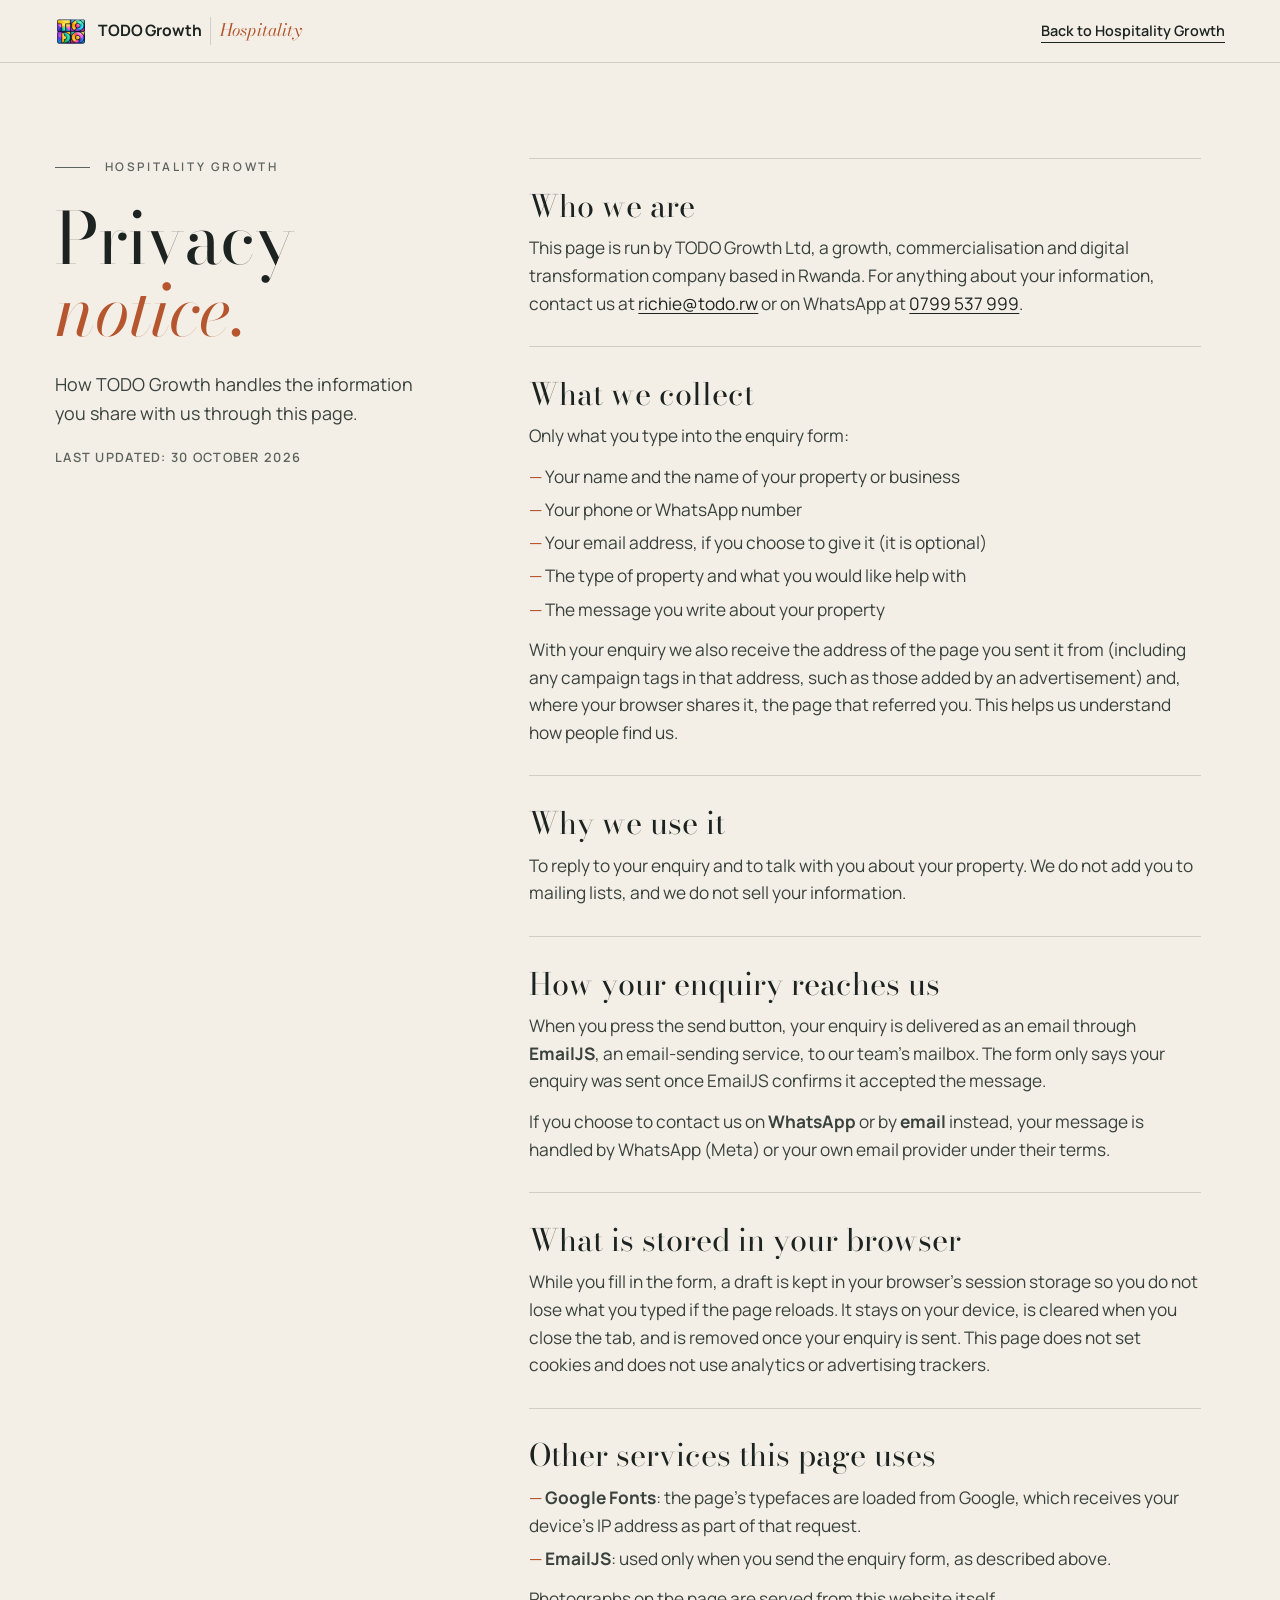
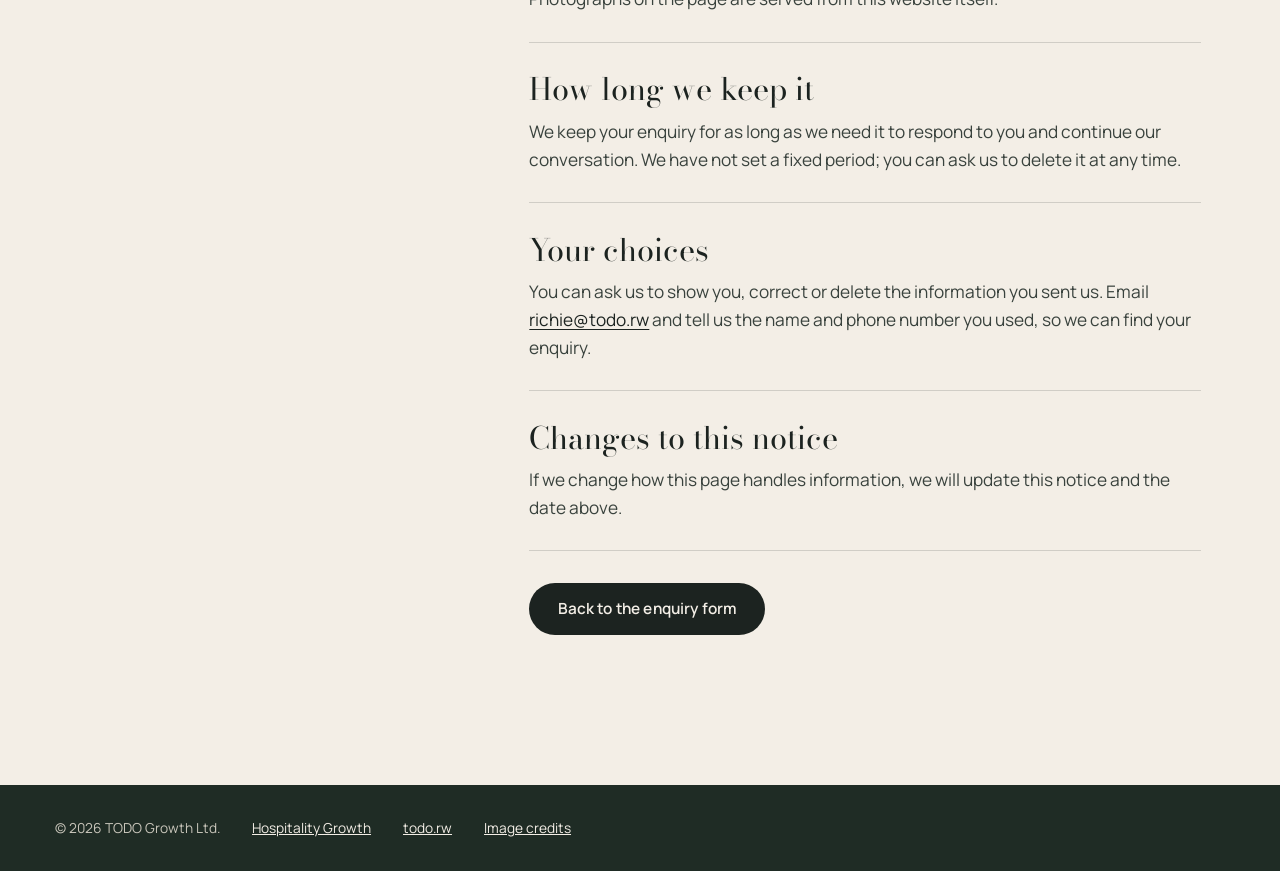
==== commit bb9d3b4b: "footer changes" ====
--- a/privacy.html
+++ b/privacy.html
@@ -106,6 +106,7 @@
       <p>© <span data-year>2026</span> TODO Growth Ltd.</p>
       <a href="./">Hospitality Growth</a>
       <a href="https://todo.rw/">todo.rw</a>
+      <a href="credits.html">Image credits</a>
     </div>
   </footer>
   <script>document.querySelectorAll("[data-year]").forEach(function (s) { s.textContent = new Date().getFullYear(); });</script>
--- a/assets/css/site.css
+++ b/assets/css/site.css
@@ -639,3 +639,54 @@
   .legal__head { position: static; }
 }
 @media (max-width: 400px) { .legal-nav__back { font-size: 0.82rem; } }
+.final__contact li a { gap: 0.4em; }
+
+/* ── Footer: chapters index + contact rows ────────────────────────────── */
+.final .final__label { display: flex; align-items: center; gap: 0.9rem; margin-bottom: 1.1rem; font-size: 0.66rem; letter-spacing: 0.28em; color: rgba(201, 198, 187, 0.62); }
+.final .final__label::after { content: ""; flex: 1; height: 1px; background: linear-gradient(90deg, rgba(240, 201, 163, 0.35), transparent); }
+
+.final .fnav { display: grid; grid-template-columns: repeat(2, minmax(0, 1fr)); column-gap: clamp(1.4rem, 3vw, 2.8rem); }
+.final .fnav li { border-top: 1px solid rgba(243, 238, 230, 0.1); }
+.final .fnav li:nth-last-child(-n + 2) { border-bottom: 1px solid rgba(243, 238, 230, 0.1); }
+.final .fnav a { display: grid; grid-template-columns: 2.1rem minmax(0, 1fr) 1rem; align-items: baseline; gap: 0.4rem; min-height: 0; padding: 0.95rem 0 0.9rem; text-decoration: none; color: var(--on-dark); }
+.final .fnav b { font-family: var(--sans); font-size: 0.66rem; font-weight: 600; letter-spacing: 0.08em; color: var(--clay-light); font-variant-numeric: tabular-nums; }
+.final .fnav span { font-family: var(--serif); font-size: clamp(1.08rem, 1rem + 0.3vw, 1.28rem); line-height: 1.2; letter-spacing: -0.005em; transition: color 0.4s var(--ease), transform 0.5s var(--ease); }
+.final .fnav a::after { content: "→"; font-size: 0.9rem; color: var(--clay-light); opacity: 0; transform: translateX(-8px); transition: opacity 0.4s var(--ease), transform 0.5s var(--ease); }
+.final .fnav a:hover span, .final .fnav a:focus-visible span { color: #f0c9a3; font-style: italic; transform: translateX(4px); }
+.final .fnav a:hover::after, .final .fnav a:focus-visible::after { opacity: 1; transform: none; }
+
+.final .fcontact { display: grid; }
+.final .fcontact li { border-top: 1px solid rgba(243, 238, 230, 0.1); }
+.final .fcontact li:last-child { border-bottom: 1px solid rgba(243, 238, 230, 0.1); }
+.final .fcontact a { display: grid; grid-template-columns: 5.6rem minmax(0, 1fr) 1rem; align-items: baseline; gap: 0.8rem; min-height: 0; padding: 0.95rem 0 0.9rem; text-decoration: none; color: var(--on-dark); }
+.final .fcontact__k { font-family: var(--sans); font-size: 0.64rem; font-weight: 700; letter-spacing: 0.2em; text-transform: uppercase; color: rgba(201, 198, 187, 0.62); }
+.final .fcontact__v { font-family: var(--serif); font-size: clamp(1.12rem, 1rem + 0.35vw, 1.34rem); line-height: 1.2; letter-spacing: 0.005em; font-variant-numeric: lining-nums; transition: color 0.4s var(--ease); overflow-wrap: anywhere; }
+.final .fcontact__go { font-size: 0.85rem; color: var(--clay-light); opacity: 0.45; transition: opacity 0.4s var(--ease), transform 0.5s var(--ease); }
+.final .fcontact a:hover .fcontact__v, .final .fcontact a:focus-visible .fcontact__v { color: #f0c9a3; }
+.final .fcontact a:hover .fcontact__go, .final .fcontact a:focus-visible .fcontact__go { opacity: 1; transform: translate(3px, -3px); }
+.final .fnav a:focus-visible, .final .fcontact a:focus-visible { outline-offset: 2px; }
+
+@media (max-width: 759px) {
+  .final .fnav { grid-template-columns: minmax(0, 1fr); }
+  .final .fnav li:nth-last-child(2) { border-bottom: 0; }
+}
+@media (prefers-reduced-motion: reduce) {
+  .final .fnav a:hover span { transform: none; }
+}
+@media (min-width: 1024px) {
+  .final .final__grid { grid-template-columns: minmax(0, 3.6fr) minmax(0, 5fr) minmax(0, 3.8fr); column-gap: clamp(2rem, 4vw, 4rem); }
+}
+.final .fnav span { white-space: nowrap; }
+.final .fcontact a { grid-template-columns: 4.8rem minmax(0, 1fr) 1rem; }
+.final .fcontact__v { white-space: nowrap; overflow-wrap: normal; }
+@media (min-width: 1024px) and (max-width: 1279px) {
+  .final .fnav span { font-size: 1.02rem; }
+  .final .fcontact__v { font-size: 1.05rem; }
+}
+@media (max-width: 1023px) {
+  .final .final__nav, .final .final__contact { grid-column: 1 / -1; }
+}
+@media (min-width: 1024px) and (max-width: 1279px) {
+  .final .final__grid { grid-template-columns: minmax(0, 1.25fr) minmax(0, 1fr); }
+  .final .final__brand { grid-column: 1 / -1; }
+}
